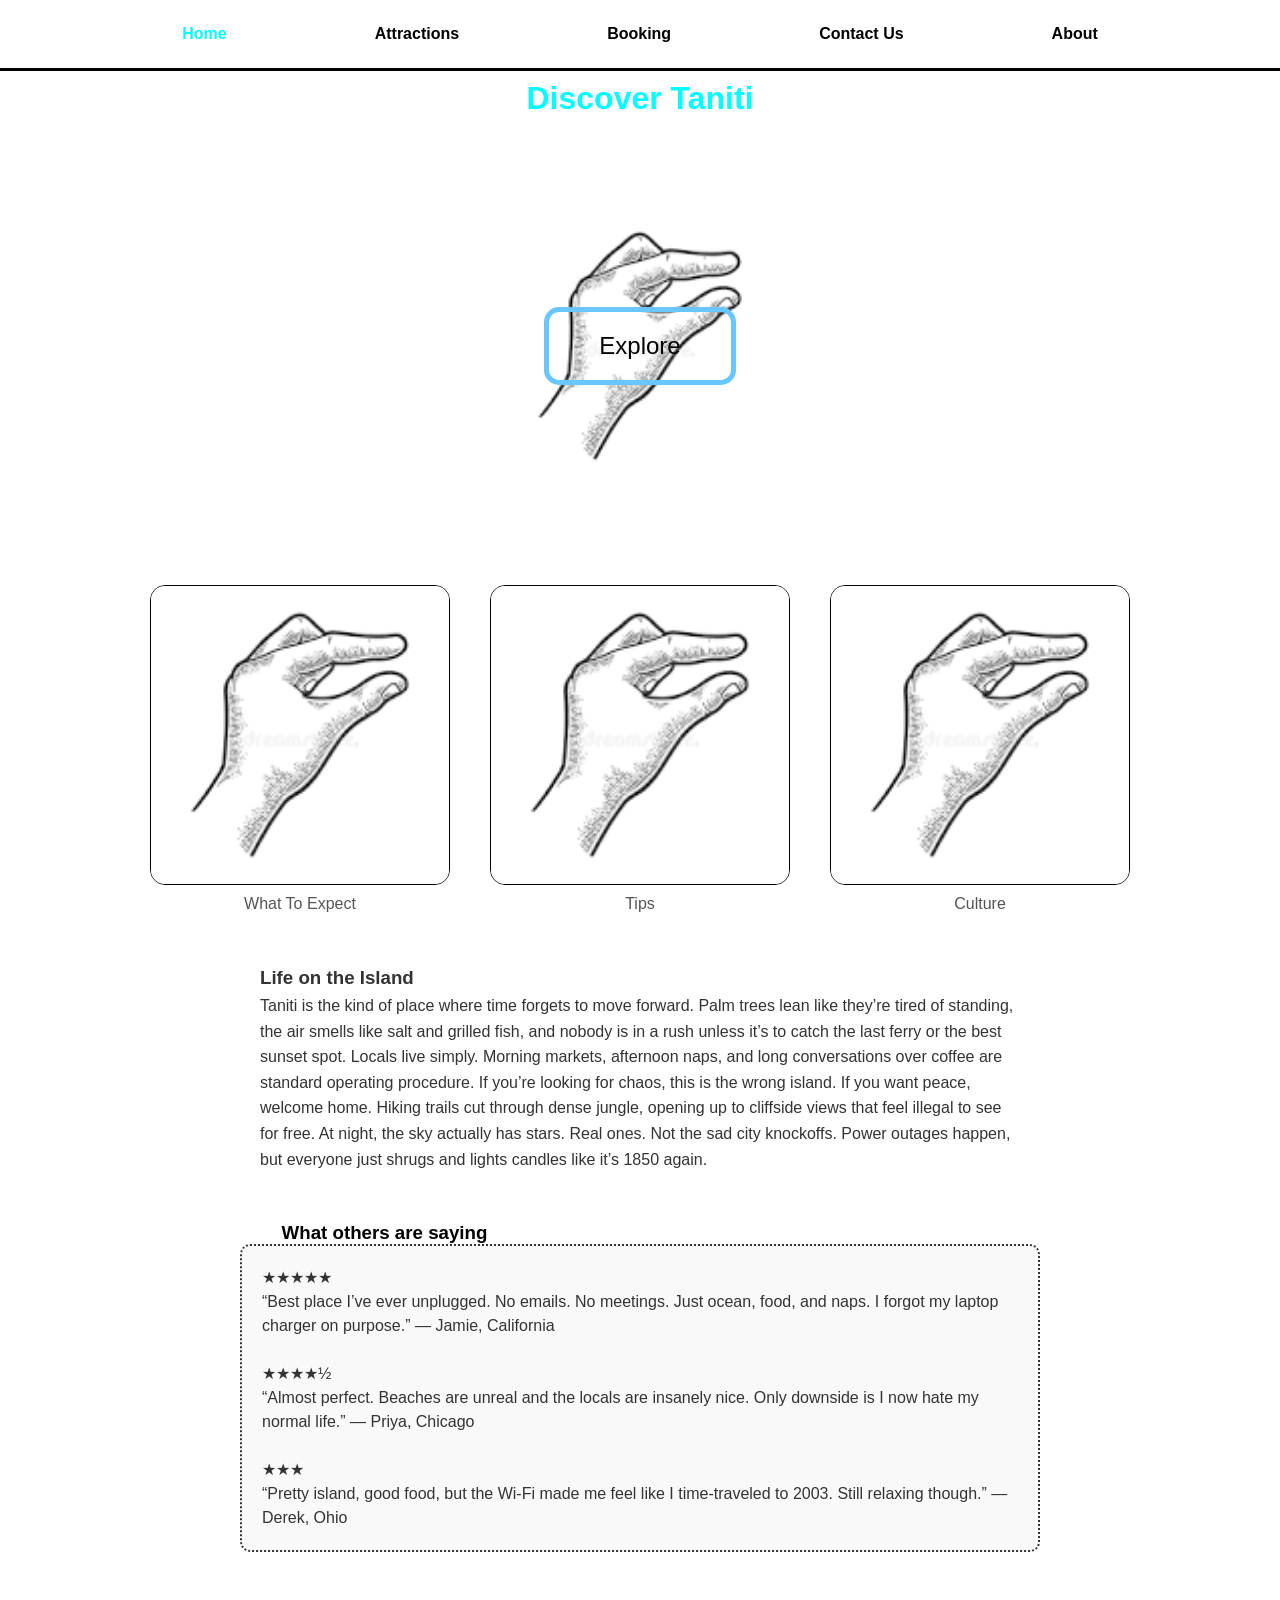
==== HTML/index.html @ 10ecf0da "Adding files" ====
<!DOCTYPE html>

<html>
    <head>
        <meta charset="utf-8">
        <meta http-equiv="X-UA-Compatible" content="IE=edge">
        <title></title>
        <meta name="description" content="">
        <meta name="viewport" content="width=device-width, initial-scale=1">
        <link rel="stylesheet" href="../CSS/index.css">
    </head>
    <body>
        
        <header>
            <a class="current_page"href="" >Home</a>
            <a href="">Attractions</href>
            <a href="">Booking</a>
            <a href="">Contact Us</a>
            <a href="">About</a>
        </header>
        <h1 class="intro">Discover Taniti</h1>
        <div class="booking_button">
            <button>Explore</button>
        </div>
        <div class="inline_images">
    <div class="image_block">
        <img src="../Images/defaultpic.png" alt="default picture">
        <p>What To Expect</p>
    </div>
    <div class="image_block">
        <img src="../Images/defaultpic.png" alt="default picture">
        <p>Tips</p>
    </div>
    <div class="image_block">
        <img src="../Images/defaultpic.png" alt="default picture">
        <p>Culture</p>
    </div>
</div>



        <div class="taniti_guide">
            <h3>Life on the Island</h3>
            <p>Taniti is the kind of place where time forgets to move forward. 
                Palm trees lean like they’re tired of standing, the air smells like salt and grilled fish, 
                and nobody is in a rush unless it’s to catch the last ferry or the best sunset spot. Locals live simply. 
                Morning markets, afternoon naps, and long conversations over coffee are standard operating procedure. 
                If you’re looking for chaos, this is the wrong island. If you want peace, welcome home.

                Hiking trails cut through dense jungle, opening up to cliffside views that feel illegal to see for free. 
                At night, the sky actually has stars. Real ones. Not the sad city knockoffs. Power outages happen, 
                but everyone just shrugs and lights candles like it’s 1850 again.
            </p>
        </div>
        <h3 class="reviewh3">What others are saying</h3>
        <div class="reviews">
     
 
            <p>★★★★★<br>“Best place I’ve ever unplugged. No emails. No meetings. Just ocean, food, and naps. 
            I forgot my laptop charger on purpose.”
            — Jamie, California<br><br>
            </p>


            <p>★★★★½<br>“Almost perfect. Beaches are unreal and the locals are insanely nice. 
            Only downside is I now hate my normal life.”
            — Priya, Chicago<br><br>
            </p>


            <p>★★★<br>“Pretty island, good food, but the Wi-Fi made me feel like I time-traveled to 2003. 
            Still relaxing though.”
            — Derek, Ohio
            </p>


         

        <script src="" async defer></script>
    </body>
</html>
---- CSS/index.css ----
/* ===== General Reset ===== */
* {
    box-sizing: border-box;
    margin: 0;
    padding: 0;
    font-family: Arial, sans-serif;
}

/* ===== Header ===== */
header {
    position: fixed;
    top: 0;
    left: 0;
    width: 100%;          /* stretch across the page */
    border-bottom: 3px solid black;
    background-color: white;
    z-index: 1000;        /* keep it above other elements */
    display: flex;
    justify-content: center;
    gap: 10%;
    padding: 20px 0;
}
body {
    margin-top: 80px;      /* give space so content doesn’t hide under navbar */
}

.current_page {
    color:aqua;
}

header a {
    text-decoration: none;
    color: #333;
    font-weight: bold;
    padding: 5px 10px;
    transition: 1.5s;
    color: black;
}
header a:hover {
    transform: scale(1.5);
}

.intro {
    text-align: center;
    color: aqua;
}

/* ===== Booking Button ===== */
.booking_button {
    text-align: center;                  /* center the button horizontally */
    margin-top: 90px;   
    margin-bottom: 100px;     
    background-image: url("../Images/defaultpic.png");
    background-size: contain;            /* show the full image */
    background-position: center;         /* center it inside the div */
    background-repeat: no-repeat;        /* no tiling */
    padding: 100px 0;                    /* height to display the image */
}

.booking_button button {
    padding: 20px 50px;
    font-size: x-large;
    font-weight: 200;
    border-radius: 15px;
    border: 5px solid rgb(106, 198, 255);
    cursor: pointer;
    color: black;
    transition: transform 2s; /* slow grow */
    background-color: transparent;
}

.booking_button button:hover {
    transform: scale(1.5); /* double size over 5 seconds */
}


.inline_images {
    margin-top: 90px;
    display: flex;
    justify-content: center;
    gap: 40px;       /* space between blocks */
    flex-wrap: wrap; /* wraps if screen is small */
}

.image_block {
    text-align: center; /* centers caption under image */
    transition: transform 1.2s;
}

.image_block:hover {
    transform: scale(1.2);
    
}

.image_block img {

    display: block;
    width: 300px;
    height: auto;
    margin-bottom: 10px; /* space between image and caption */
    border: 1px solid black;
    border-radius: 15px;

}


.image_block p {
    margin: 0;
    font-size: 1rem;
    color: #555;
    padding-bottom: 50px;
}


/* ===== Taniti Guide Text ===== */
.taniti_guide {
    max-width: 800px;
    margin: 0 auto 50px;
    padding: 0 20px;
    line-height: 1.6;
    color: #333;
}

/* ===== Reviews Section ===== */
.reviews {
    max-width: 800px;
    margin: 0 auto 50px;
    padding: 20px;
    background-color: #f9f9f9;
    line-height: 1.5;
    color: #333;
    border-radius: 10px;
    border: dotted 2px;
}
.reviewh3 {
    margin-left: 22%;
}
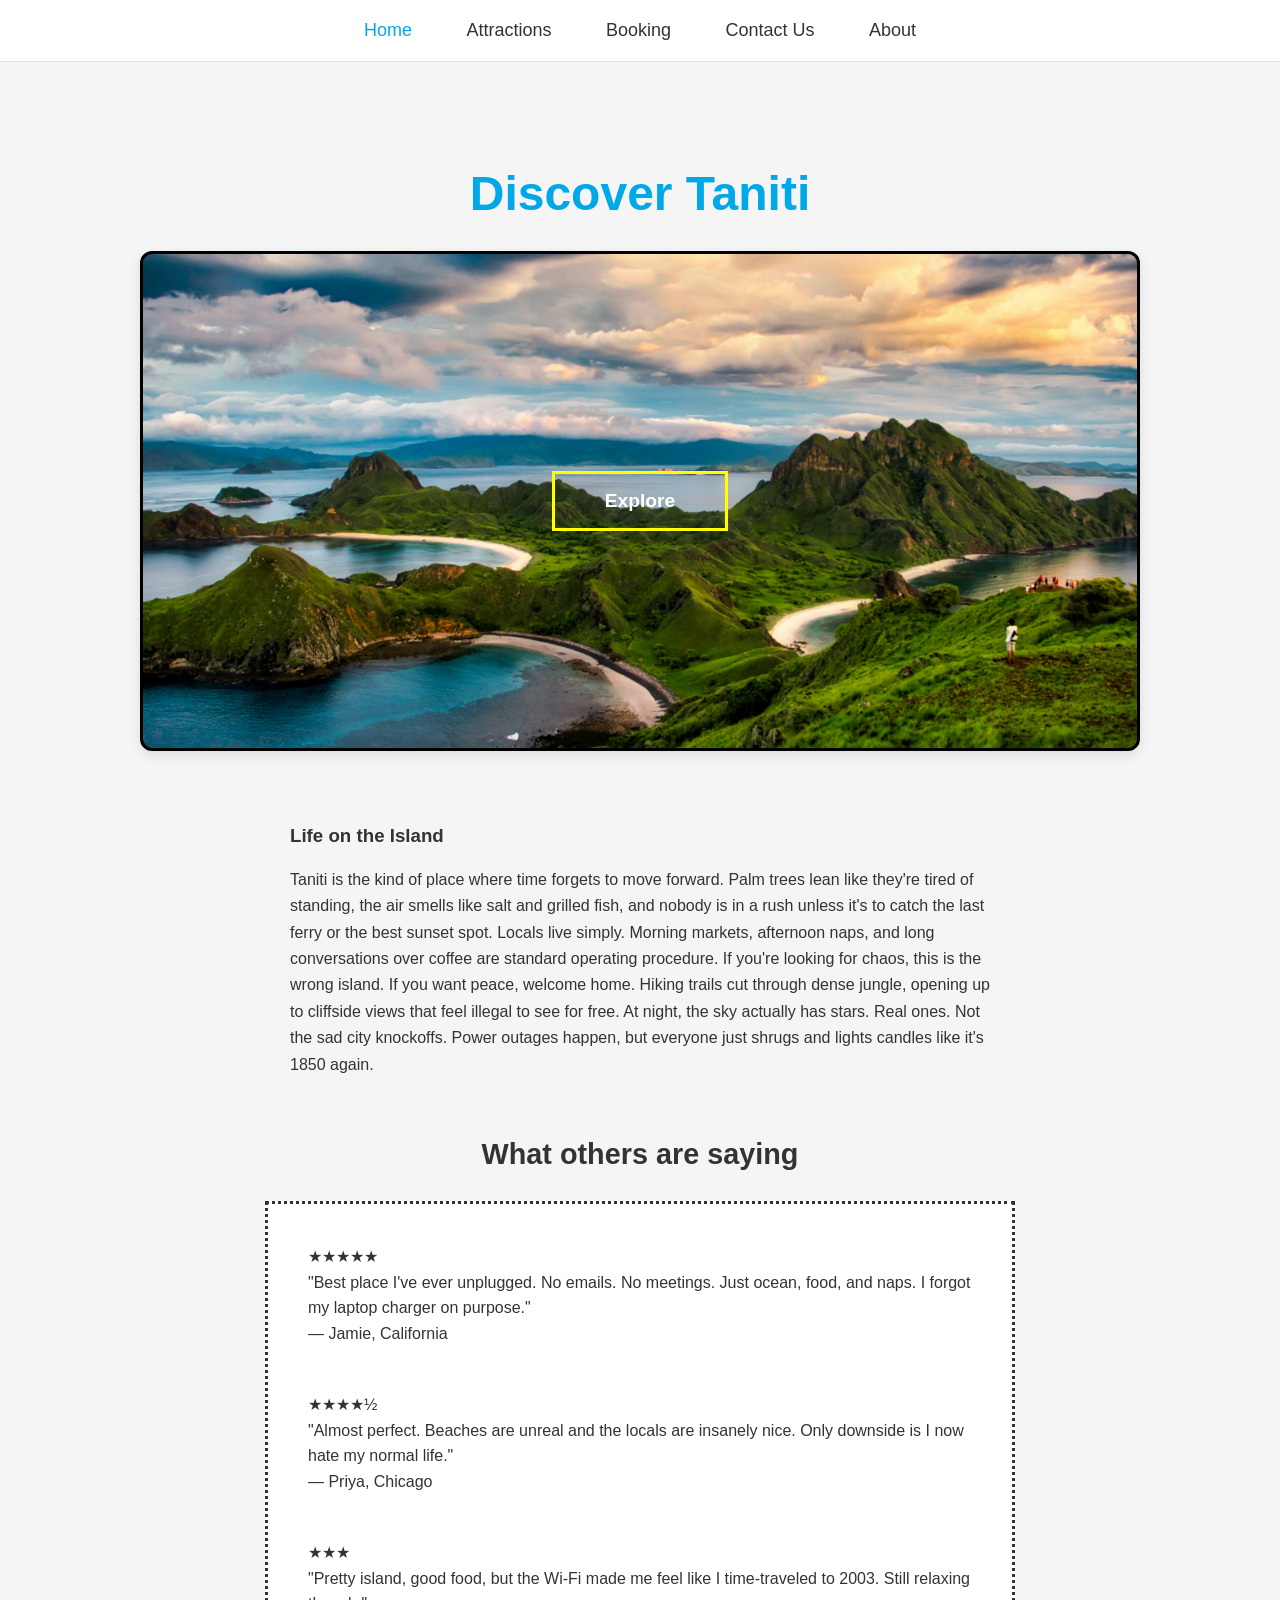
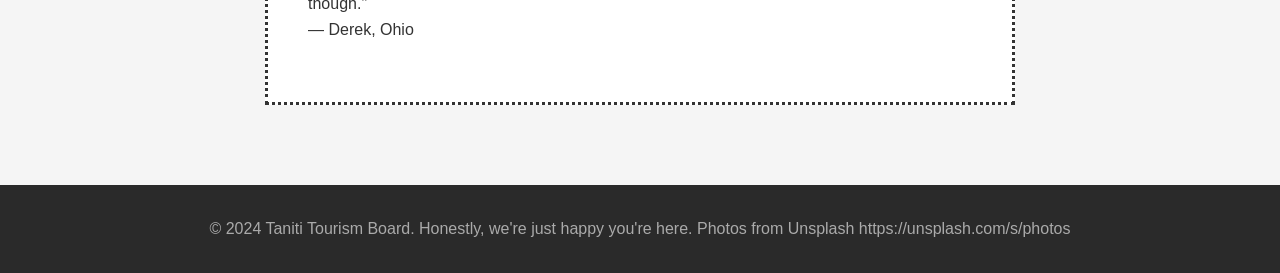
==== commit c0e64334: "Updated site and am going to submit for review" ====
--- a/HTML/index.html
+++ b/HTML/index.html
@@ -1,80 +1,57 @@
 <!DOCTYPE html>
-
 <html>
     <head>
         <meta charset="utf-8">
         <meta http-equiv="X-UA-Compatible" content="IE=edge">
-        <title></title>
-        <meta name="description" content="">
+        <title>Discover Taniti - Your Island Paradise</title>
+        <meta name="description" content="Discover Taniti - an island paradise where time slows down">
         <meta name="viewport" content="width=device-width, initial-scale=1">
         <link rel="stylesheet" href="../CSS/index.css">
     </head>
     <body>
         
         <header>
-            <a class="current_page"href="" >Home</a>
-            <a href="">Attractions</href>
-            <a href="">Booking</a>
-            <a href="">Contact Us</a>
-            <a href="">About</a>
+            <a class="current_page" href="index.html">Home</a>
+            <a href="attractions.html">Attractions</a>
+            <a href="booking.html">Booking</a>
+            <a href="contact.html">Contact Us</a>
+            <a href="about.html">About</a>
         </header>
+        <br><br>
         <h1 class="intro">Discover Taniti</h1>
         <div class="booking_button">
             <button>Explore</button>
         </div>
-        <div class="inline_images">
-    <div class="image_block">
-        <img src="../Images/defaultpic.png" alt="default picture">
-        <p>What To Expect</p>
-    </div>
-    <div class="image_block">
-        <img src="../Images/defaultpic.png" alt="default picture">
-        <p>Tips</p>
-    </div>
-    <div class="image_block">
-        <img src="../Images/defaultpic.png" alt="default picture">
-        <p>Culture</p>
-    </div>
-</div>
-
-
-
         <div class="taniti_guide">
             <h3>Life on the Island</h3>
             <p>Taniti is the kind of place where time forgets to move forward. 
-                Palm trees lean like they’re tired of standing, the air smells like salt and grilled fish, 
-                and nobody is in a rush unless it’s to catch the last ferry or the best sunset spot. Locals live simply. 
+                Palm trees lean like they're tired of standing, the air smells like salt and grilled fish, 
+                and nobody is in a rush unless it's to catch the last ferry or the best sunset spot. Locals live simply. 
                 Morning markets, afternoon naps, and long conversations over coffee are standard operating procedure. 
-                If you’re looking for chaos, this is the wrong island. If you want peace, welcome home.
-
+                If you're looking for chaos, this is the wrong island. If you want peace, welcome home.
                 Hiking trails cut through dense jungle, opening up to cliffside views that feel illegal to see for free. 
                 At night, the sky actually has stars. Real ones. Not the sad city knockoffs. Power outages happen, 
-                but everyone just shrugs and lights candles like it’s 1850 again.
+                but everyone just shrugs and lights candles like it's 1850 again.
             </p>
         </div>
         <h3 class="reviewh3">What others are saying</h3>
         <div class="reviews">
-     
- 
-            <p>★★★★★<br>“Best place I’ve ever unplugged. No emails. No meetings. Just ocean, food, and naps. 
-            I forgot my laptop charger on purpose.”
+            <p>★★★★★<br>"Best place I've ever unplugged. No emails. No meetings. Just ocean, food, and naps. 
+            I forgot my laptop charger on purpose."<br>
             — Jamie, California<br><br>
             </p>
-
-
-            <p>★★★★½<br>“Almost perfect. Beaches are unreal and the locals are insanely nice. 
-            Only downside is I now hate my normal life.”
+            <p>★★★★½<br>"Almost perfect. Beaches are unreal and the locals are insanely nice. 
+            Only downside is I now hate my normal life."<br>
             — Priya, Chicago<br><br>
             </p>
-
-
-            <p>★★★<br>“Pretty island, good food, but the Wi-Fi made me feel like I time-traveled to 2003. 
-            Still relaxing though.”
+            <p>★★★<br>"Pretty island, good food, but the Wi-Fi made me feel like I time-traveled to 2003. 
+            Still relaxing though."<br>
             — Derek, Ohio
             </p>
-
-
-         
+        </div>
+        <footer>
+            <p>&copy; 2024 Taniti Tourism Board. Honestly, we're just happy you're here. Photos from Unsplash https://unsplash.com/s/photos</p>
+        </footer>
 
         <script src="" async defer></script>
     </body>
--- a/CSS/index.css
+++ b/CSS/index.css
@@ -1,137 +1,117 @@
-/* ===== General Reset ===== */
 * {
-    box-sizing: border-box;
     margin: 0;
     padding: 0;
-    font-family: Arial, sans-serif;
+    box-sizing: border-box;
 }
 
-/* ===== Header ===== */
+body {
+    font-family: -apple-system, BlinkMacSystemFont, "Segoe UI", Roboto, sans-serif;
+    background-color: #f5f5f5;
+    color: #333;
+    margin-top: 80px;
+}
+
 header {
     position: fixed;
     top: 0;
-    left: 0;
-    width: 100%;          /* stretch across the page */
-    border-bottom: 3px solid black;
-    background-color: white;
-    z-index: 1000;        /* keep it above other elements */
-    display: flex;
-    justify-content: center;
-    gap: 10%;
+    width: 100%;
+    background: white;
+    border-bottom: 1px solid #e0e0e0;
     padding: 20px 0;
-}
-body {
-    margin-top: 80px;      /* give space so content doesn’t hide under navbar */
-}
-
-.current_page {
-    color:aqua;
+    z-index: 100;
+    text-align: center;
 }
 
 header a {
     text-decoration: none;
     color: #333;
-    font-weight: bold;
-    padding: 5px 10px;
-    transition: 1.5s;
-    color: black;
+    font-weight: 500;
+    margin: 0 25px;
+    transition: color 0.2s;
+    font-size: large;
 }
+
 header a:hover {
-    transform: scale(1.5);
+    color: #00a8e8;
+}
+
+.current_page {
+    color: #00a8e8;
 }
 
 .intro {
     text-align: center;
-    color: aqua;
+    font-size: 3em;
+    margin: 50px 0 30px;
+    color: #00a8e8;
 }
 
-/* ===== Booking Button ===== */
 .booking_button {
-    text-align: center;                  /* center the button horizontally */
-    margin-top: 90px;   
-    margin-bottom: 100px;     
-    background-image: url("../Images/defaultpic.png");
-    background-size: contain;            /* show the full image */
-    background-position: center;         /* center it inside the div */
-    background-repeat: no-repeat;        /* no tiling */
-    padding: 100px 0;                    /* height to display the image */
+    width: 90%;
+    max-width: 1000px;
+    margin: 30px auto 70px;
+    background: url("../Images/Mountainous_Island.jpg") center/cover;
+    height: 500px;
+    border-radius: 12px;
+    display: flex;
+    align-items: center;
+    justify-content: center;
+    box-shadow: 0 4px 12px rgba(0,0,0,0.1);
+    border: 3px solid black;
 }
 
 .booking_button button {
-    padding: 20px 50px;
-    font-size: x-large;
-    font-weight: 200;
-    border-radius: 15px;
-    border: 5px solid rgb(106, 198, 255);
+    padding: 16px 50px;
+    font-size: 1.2em;
+    font-weight: 600;
+    border: green;
+    border: 3px solid yellow;
+    background: none;
+    color: white;
     cursor: pointer;
-    color: black;
-    transition: transform 2s; /* slow grow */
-    background-color: transparent;
-}
-
-.booking_button button:hover {
-    transform: scale(1.5); /* double size over 5 seconds */
+    transition: transform 0.6s ease-in-out;
 }
 
 
-.inline_images {
-    margin-top: 90px;
-    display: flex;
-    justify-content: center;
-    gap: 40px;       /* space between blocks */
-    flex-wrap: wrap; /* wraps if screen is small */
+.booking_button button:hover {
+    transform: scale(1.5);
 }
 
-.image_block {
-    text-align: center; /* centers caption under image */
-    transition: transform 1.2s;
+.taniti_guide {
+    max-width: 750px;
+    margin: 60px auto;
+    padding: 0 25px;
+    line-height: 1.65;
 }
 
-.image_block:hover {
-    transform: scale(1.2);
-    
-}
-
-.image_block img {
-
-    display: block;
-    width: 300px;
-    height: auto;
-    margin-bottom: 10px; /* space between image and caption */
-    border: 1px solid black;
-    border-radius: 15px;
-
-}
-
-
-.image_block p {
-    margin: 0;
-    font-size: 1rem;
-    color: #555;
-    padding-bottom: 50px;
-}
-
-
-/* ===== Taniti Guide Text ===== */
-.taniti_guide {
-    max-width: 800px;
-    margin: 0 auto 50px;
-    padding: 0 20px;
-    line-height: 1.6;
+.taniti_guide h3 {
+    margin-bottom: 15px;
     color: #333;
 }
 
-/* ===== Reviews Section ===== */
+.reviewh3 {
+    text-align: center;
+    font-size: 1.8em;
+    margin: 60px 0 30px;
+}
+
 .reviews {
-    max-width: 800px;
-    margin: 0 auto 50px;
-    padding: 20px;
-    background-color: #f9f9f9;
-    line-height: 1.5;
-    color: #333;
-    border-radius: 10px;
-    border: dotted 2px;
+    max-width: 750px;
+    margin: 0 auto 80px;
+    padding: 40px;
+    background: white;
+    border: 3px dotted;
+    line-height: 1.6;
 }
-.reviewh3 {
-    margin-left: 22%;
+
+.reviews p {
+    margin-bottom: 20px;
 }
+
+footer {
+    text-align: center;
+    padding: 35px 20px;
+    background: #2a2a2a;
+    color: #aaa;
+    margin-top: 60px;
+}
